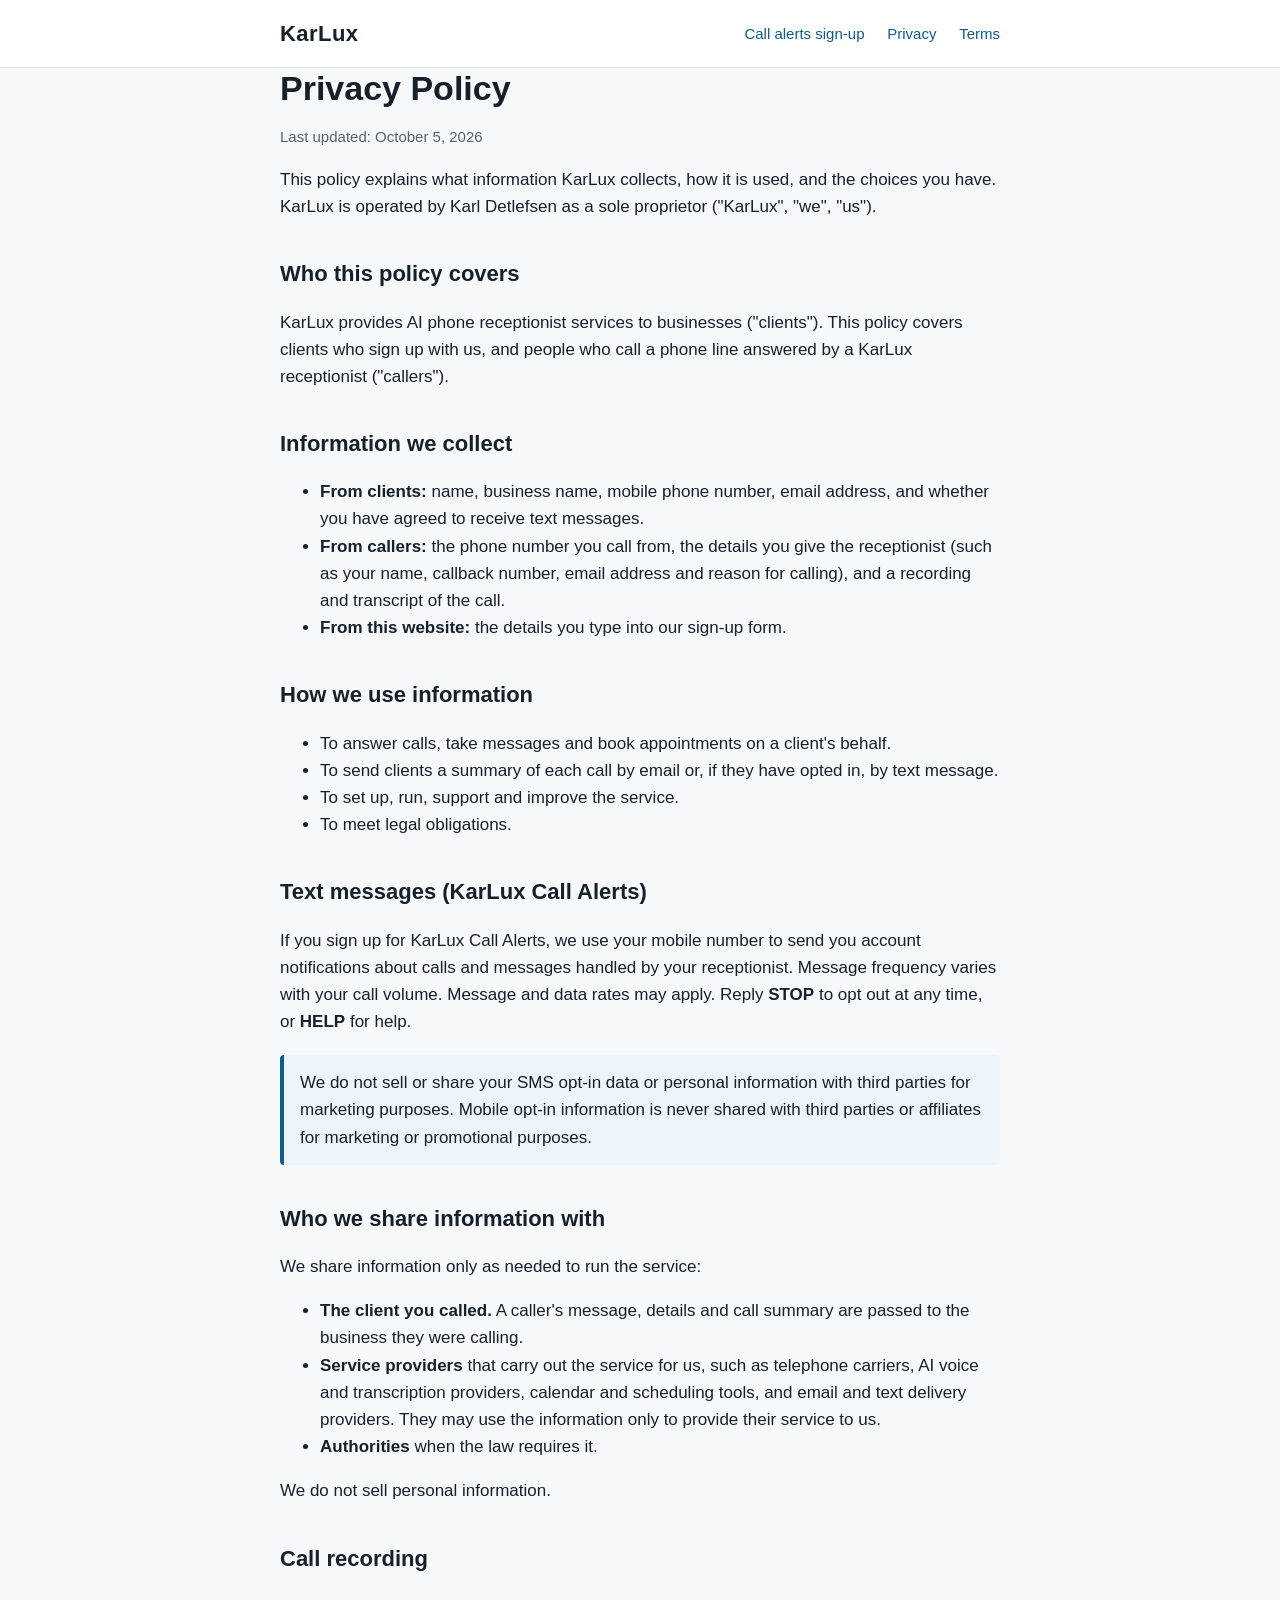
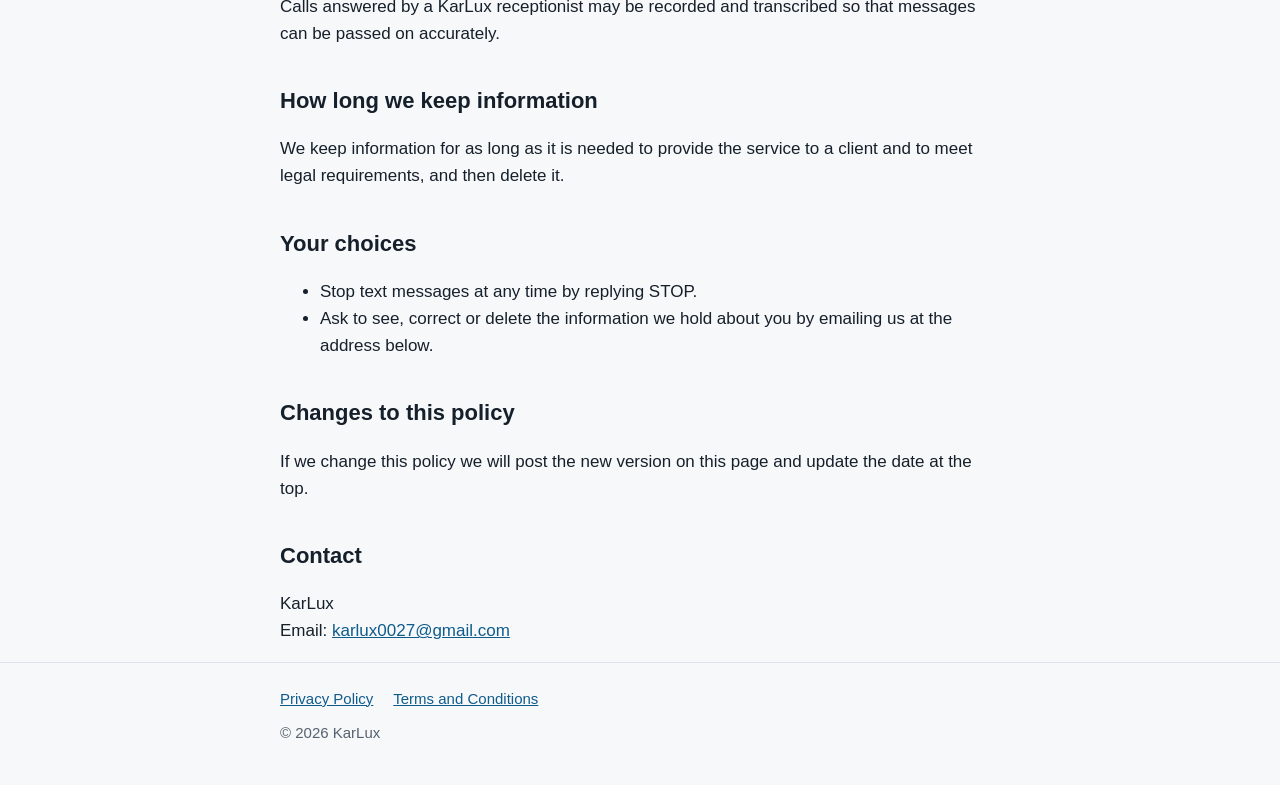
==== privacy.html @ fa3a0b2e "Add files via upload" ====
<!doctype html>
<html lang="en">
<head>
<meta charset="utf-8">
<meta name="viewport" content="width=device-width, initial-scale=1">
<title>Privacy Policy | KarLux</title>
<link rel="stylesheet" href="style.css">
</head>
<body>
<header class="site">
  <div class="wrap">
    <a class="brand" href="index.html">KarLux</a>
    <nav>
      <a href="signup.html">Call alerts sign-up</a>
      <a href="privacy.html">Privacy</a>
      <a href="terms.html">Terms</a>
    </nav>
  </div>
</header>

<main class="wrap">
  <h1>Privacy Policy</h1>
  <p class="small">Last updated: October 5, 2026</p>

  <p>This policy explains what information KarLux collects, how it is used, and the choices you have. KarLux is operated by Karl Detlefsen as a sole proprietor ("KarLux", "we", "us").</p>

  <h2>Who this policy covers</h2>
  <p>KarLux provides AI phone receptionist services to businesses ("clients"). This policy covers clients who sign up with us, and people who call a phone line answered by a KarLux receptionist ("callers").</p>

  <h2>Information we collect</h2>
  <ul>
    <li><strong>From clients:</strong> name, business name, mobile phone number, email address, and whether you have agreed to receive text messages.</li>
    <li><strong>From callers:</strong> the phone number you call from, the details you give the receptionist (such as your name, callback number, email address and reason for calling), and a recording and transcript of the call.</li>
    <li><strong>From this website:</strong> the details you type into our sign-up form.</li>
  </ul>

  <h2>How we use information</h2>
  <ul>
    <li>To answer calls, take messages and book appointments on a client's behalf.</li>
    <li>To send clients a summary of each call by email or, if they have opted in, by text message.</li>
    <li>To set up, run, support and improve the service.</li>
    <li>To meet legal obligations.</li>
  </ul>

  <h2>Text messages (KarLux Call Alerts)</h2>
  <p>If you sign up for KarLux Call Alerts, we use your mobile number to send you account notifications about calls and messages handled by your receptionist. Message frequency varies with your call volume. Message and data rates may apply. Reply <strong>STOP</strong> to opt out at any time, or <strong>HELP</strong> for help.</p>
  <div class="notice">We do not sell or share your SMS opt-in data or personal information with third parties for marketing purposes. Mobile opt-in information is never shared with third parties or affiliates for marketing or promotional purposes.</div>

  <h2>Who we share information with</h2>
  <p>We share information only as needed to run the service:</p>
  <ul>
    <li><strong>The client you called.</strong> A caller's message, details and call summary are passed to the business they were calling.</li>
    <li><strong>Service providers</strong> that carry out the service for us, such as telephone carriers, AI voice and transcription providers, calendar and scheduling tools, and email and text delivery providers. They may use the information only to provide their service to us.</li>
    <li><strong>Authorities</strong> when the law requires it.</li>
  </ul>
  <p>We do not sell personal information.</p>

  <h2>Call recording</h2>
  <p>Calls answered by a KarLux receptionist may be recorded and transcribed so that messages can be passed on accurately.</p>

  <h2>How long we keep information</h2>
  <p>We keep information for as long as it is needed to provide the service to a client and to meet legal requirements, and then delete it.</p>

  <h2>Your choices</h2>
  <ul>
    <li>Stop text messages at any time by replying STOP.</li>
    <li>Ask to see, correct or delete the information we hold about you by emailing us at the address below.</li>
  </ul>

  <h2>Changes to this policy</h2>
  <p>If we change this policy we will post the new version on this page and update the date at the top.</p>

  <h2>Contact</h2>
  <p>KarLux<br>Email: <a href="mailto:karlux0027@gmail.com">karlux0027@gmail.com</a></p>
</main>

<footer class="site">
  <div class="wrap">
    <a href="privacy.html">Privacy Policy</a>
    <a href="terms.html">Terms and Conditions</a>
    <div style="margin-top:10px">&copy; 2026 KarLux</div>
  </div>
</footer>
</body>
</html>
---- style.css ----
:root {
  --ink: #16202b;
  --muted: #55626f;
  --line: #dde3e9;
  --bg: #f7f8fa;
  --card: #ffffff;
  --accent: #0f5c8c;
}
* { box-sizing: border-box; }
html { -webkit-text-size-adjust: 100%; }
body {
  margin: 0;
  background: var(--bg);
  color: var(--ink);
  font: 17px/1.6 -apple-system, BlinkMacSystemFont, "Segoe UI", Roboto, Helvetica, Arial, sans-serif;
}
a { color: var(--accent); }
.wrap { max-width: 760px; margin: 0 auto; padding: 0 20px; }
header.site { background: var(--card); border-bottom: 1px solid var(--line); }
header.site .wrap { display: flex; flex-wrap: wrap; align-items: center; justify-content: space-between; gap: 8px 24px; padding-top: 16px; padding-bottom: 16px; }
.brand { font-weight: 700; font-size: 22px; letter-spacing: 0.02em; color: var(--ink); text-decoration: none; }
nav a { margin-left: 18px; text-decoration: none; font-size: 15px; }
nav a:first-child { margin-left: 0; }
main { padding: 40px 0 56px; }
h1 { font-size: 34px; line-height: 1.2; margin: 0 0 16px; }
h2 { font-size: 22px; margin: 36px 0 10px; }
p, li { color: var(--ink); }
.lead { font-size: 20px; color: var(--muted); margin: 0 0 28px; }
.card { background: var(--card); border: 1px solid var(--line); border-radius: 10px; padding: 24px; margin: 20px 0; }
.btn { display: inline-block; background: var(--accent); color: #fff; border: 0; border-radius: 8px; padding: 13px 22px; font-size: 17px; font-weight: 600; text-decoration: none; cursor: pointer; }
label { display: block; font-weight: 600; margin: 18px 0 6px; }
input[type="text"], input[type="tel"], input[type="email"] { width: 100%; padding: 12px; font-size: 17px; border: 1px solid #b8c2cc; border-radius: 8px; background: #fff; color: var(--ink); }
.check { display: flex; gap: 12px; align-items: flex-start; margin: 20px 0; font-weight: 400; }
.check input { margin-top: 6px; width: 18px; height: 18px; flex: none; }
.small { font-size: 15px; color: var(--muted); }
.notice { border-left: 4px solid var(--accent); background: #eef5fa; padding: 14px 16px; border-radius: 4px; margin: 20px 0; }
footer.site { border-top: 1px solid var(--line); padding: 24px 0 40px; font-size: 15px; color: var(--muted); }
footer.site a { margin-right: 16px; }
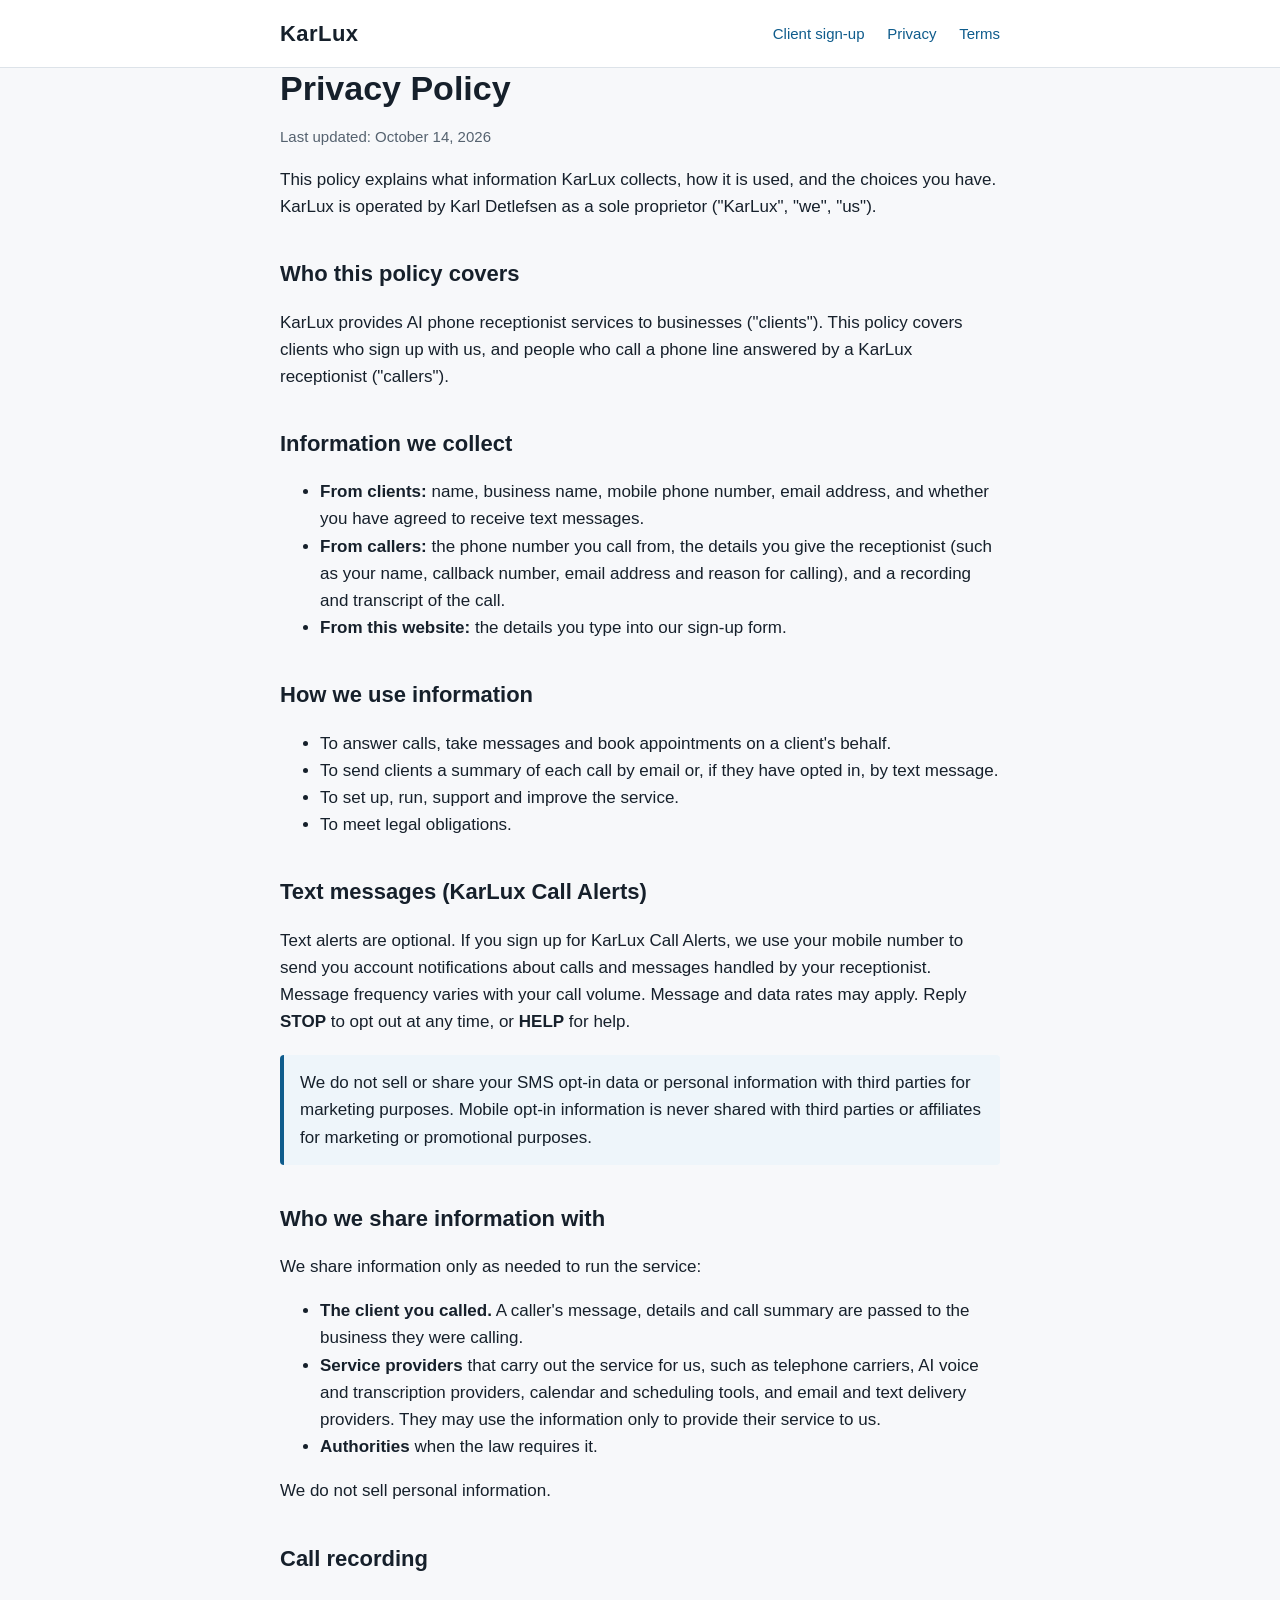
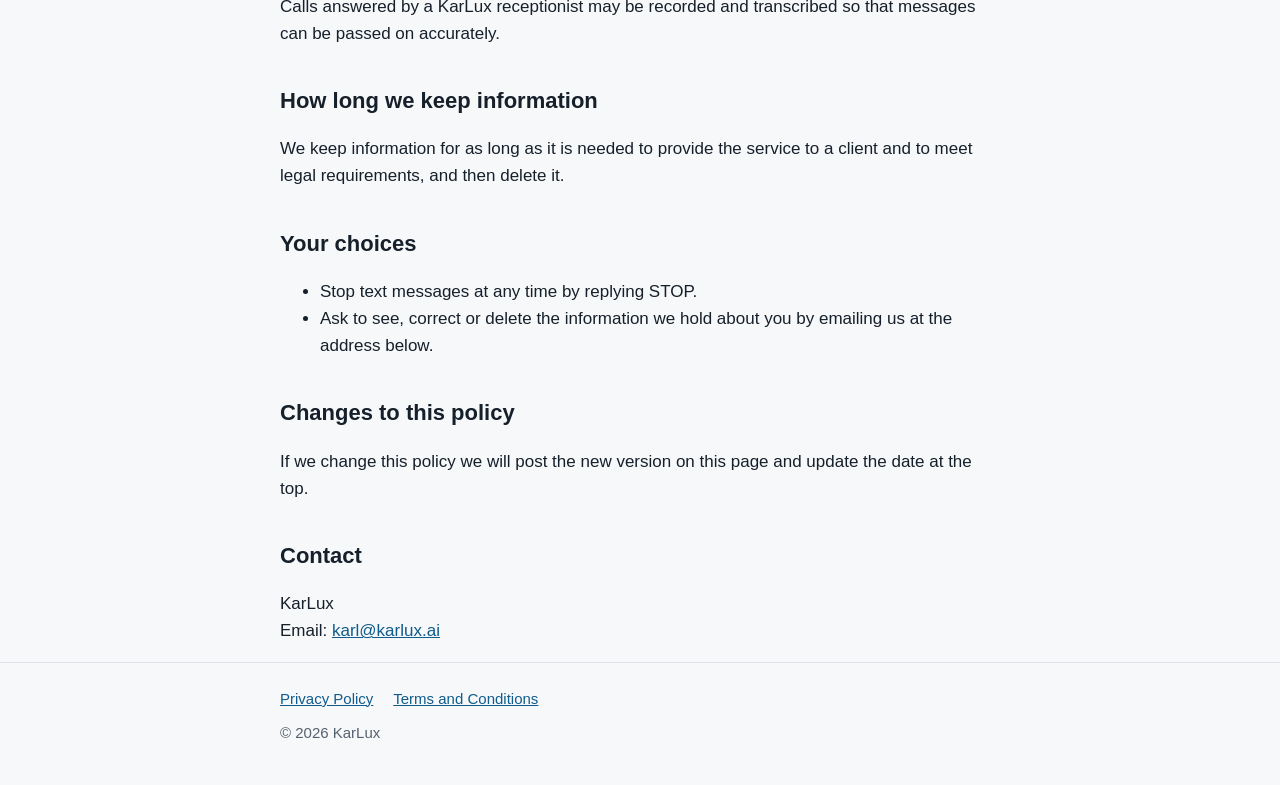
==== commit 165c6999: "Make SMS consent optional, add client sign-up wording, use karl@karlux.ai" ====
--- a/privacy.html
+++ b/privacy.html
@@ -8,78 +8,78 @@
 </head>
 <body>
 <header class="site">
-  <div class="wrap">
-    <a class="brand" href="index.html">KarLux</a>
-    <nav>
-      <a href="signup.html">Call alerts sign-up</a>
-      <a href="privacy.html">Privacy</a>
-      <a href="terms.html">Terms</a>
-    </nav>
-  </div>
+<div class="wrap">
+<a class="brand" href="index.html">KarLux</a>
+<nav>
+<a href="signup.html">Client sign-up</a>
+<a href="privacy.html">Privacy</a>
+<a href="terms.html">Terms</a>
+</nav>
+</div>
 </header>
 
 <main class="wrap">
-  <h1>Privacy Policy</h1>
-  <p class="small">Last updated: October 5, 2026</p>
+<h1>Privacy Policy</h1>
+<p class="small">Last updated: October 14, 2026</p>
 
-  <p>This policy explains what information KarLux collects, how it is used, and the choices you have. KarLux is operated by Karl Detlefsen as a sole proprietor ("KarLux", "we", "us").</p>
+<p>This policy explains what information KarLux collects, how it is used, and the choices you have. KarLux is operated by Karl Detlefsen as a sole proprietor ("KarLux", "we", "us").</p>
 
-  <h2>Who this policy covers</h2>
-  <p>KarLux provides AI phone receptionist services to businesses ("clients"). This policy covers clients who sign up with us, and people who call a phone line answered by a KarLux receptionist ("callers").</p>
+<h2>Who this policy covers</h2>
+<p>KarLux provides AI phone receptionist services to businesses ("clients"). This policy covers clients who sign up with us, and people who call a phone line answered by a KarLux receptionist ("callers").</p>
 
-  <h2>Information we collect</h2>
-  <ul>
-    <li><strong>From clients:</strong> name, business name, mobile phone number, email address, and whether you have agreed to receive text messages.</li>
-    <li><strong>From callers:</strong> the phone number you call from, the details you give the receptionist (such as your name, callback number, email address and reason for calling), and a recording and transcript of the call.</li>
-    <li><strong>From this website:</strong> the details you type into our sign-up form.</li>
-  </ul>
+<h2>Information we collect</h2>
+<ul>
+<li><strong>From clients:</strong> name, business name, mobile phone number, email address, and whether you have agreed to receive text messages.</li>
+<li><strong>From callers:</strong> the phone number you call from, the details you give the receptionist (such as your name, callback number, email address and reason for calling), and a recording and transcript of the call.</li>
+<li><strong>From this website:</strong> the details you type into our sign-up form.</li>
+</ul>
 
-  <h2>How we use information</h2>
-  <ul>
-    <li>To answer calls, take messages and book appointments on a client's behalf.</li>
-    <li>To send clients a summary of each call by email or, if they have opted in, by text message.</li>
-    <li>To set up, run, support and improve the service.</li>
-    <li>To meet legal obligations.</li>
-  </ul>
+<h2>How we use information</h2>
+<ul>
+<li>To answer calls, take messages and book appointments on a client's behalf.</li>
+<li>To send clients a summary of each call by email or, if they have opted in, by text message.</li>
+<li>To set up, run, support and improve the service.</li>
+<li>To meet legal obligations.</li>
+</ul>
 
-  <h2>Text messages (KarLux Call Alerts)</h2>
-  <p>If you sign up for KarLux Call Alerts, we use your mobile number to send you account notifications about calls and messages handled by your receptionist. Message frequency varies with your call volume. Message and data rates may apply. Reply <strong>STOP</strong> to opt out at any time, or <strong>HELP</strong> for help.</p>
-  <div class="notice">We do not sell or share your SMS opt-in data or personal information with third parties for marketing purposes. Mobile opt-in information is never shared with third parties or affiliates for marketing or promotional purposes.</div>
+<h2>Text messages (KarLux Call Alerts)</h2>
+<p>Text alerts are optional. If you sign up for KarLux Call Alerts, we use your mobile number to send you account notifications about calls and messages handled by your receptionist. Message frequency varies with your call volume. Message and data rates may apply. Reply <strong>STOP</strong> to opt out at any time, or <strong>HELP</strong> for help.</p>
+<div class="notice">We do not sell or share your SMS opt-in data or personal information with third parties for marketing purposes. Mobile opt-in information is never shared with third parties or affiliates for marketing or promotional purposes.</div>
 
-  <h2>Who we share information with</h2>
-  <p>We share information only as needed to run the service:</p>
-  <ul>
-    <li><strong>The client you called.</strong> A caller's message, details and call summary are passed to the business they were calling.</li>
-    <li><strong>Service providers</strong> that carry out the service for us, such as telephone carriers, AI voice and transcription providers, calendar and scheduling tools, and email and text delivery providers. They may use the information only to provide their service to us.</li>
-    <li><strong>Authorities</strong> when the law requires it.</li>
-  </ul>
-  <p>We do not sell personal information.</p>
+<h2>Who we share information with</h2>
+<p>We share information only as needed to run the service:</p>
+<ul>
+<li><strong>The client you called.</strong> A caller's message, details and call summary are passed to the business they were calling.</li>
+<li><strong>Service providers</strong> that carry out the service for us, such as telephone carriers, AI voice and transcription providers, calendar and scheduling tools, and email and text delivery providers. They may use the information only to provide their service to us.</li>
+<li><strong>Authorities</strong> when the law requires it.</li>
+</ul>
+<p>We do not sell personal information.</p>
 
-  <h2>Call recording</h2>
-  <p>Calls answered by a KarLux receptionist may be recorded and transcribed so that messages can be passed on accurately.</p>
+<h2>Call recording</h2>
+<p>Calls answered by a KarLux receptionist may be recorded and transcribed so that messages can be passed on accurately.</p>
 
-  <h2>How long we keep information</h2>
-  <p>We keep information for as long as it is needed to provide the service to a client and to meet legal requirements, and then delete it.</p>
+<h2>How long we keep information</h2>
+<p>We keep information for as long as it is needed to provide the service to a client and to meet legal requirements, and then delete it.</p>
 
-  <h2>Your choices</h2>
-  <ul>
-    <li>Stop text messages at any time by replying STOP.</li>
-    <li>Ask to see, correct or delete the information we hold about you by emailing us at the address below.</li>
-  </ul>
+<h2>Your choices</h2>
+<ul>
+<li>Stop text messages at any time by replying STOP.</li>
+<li>Ask to see, correct or delete the information we hold about you by emailing us at the address below.</li>
+</ul>
 
-  <h2>Changes to this policy</h2>
-  <p>If we change this policy we will post the new version on this page and update the date at the top.</p>
+<h2>Changes to this policy</h2>
+<p>If we change this policy we will post the new version on this page and update the date at the top.</p>
 
-  <h2>Contact</h2>
-  <p>KarLux<br>Email: <a href="mailto:karlux0027@gmail.com">karlux0027@gmail.com</a></p>
+<h2>Contact</h2>
+<p>KarLux<br>Email: <a href="mailto:karl@karlux.ai">karl@karlux.ai</a></p>
 </main>
 
 <footer class="site">
-  <div class="wrap">
-    <a href="privacy.html">Privacy Policy</a>
-    <a href="terms.html">Terms and Conditions</a>
-    <div style="margin-top:10px">&copy; 2026 KarLux</div>
-  </div>
+<div class="wrap">
+<a href="privacy.html">Privacy Policy</a>
+<a href="terms.html">Terms and Conditions</a>
+<div style="margin-top:10px">&copy; 2026 KarLux</div>
+</div>
 </footer>
 </body>
 </html>
